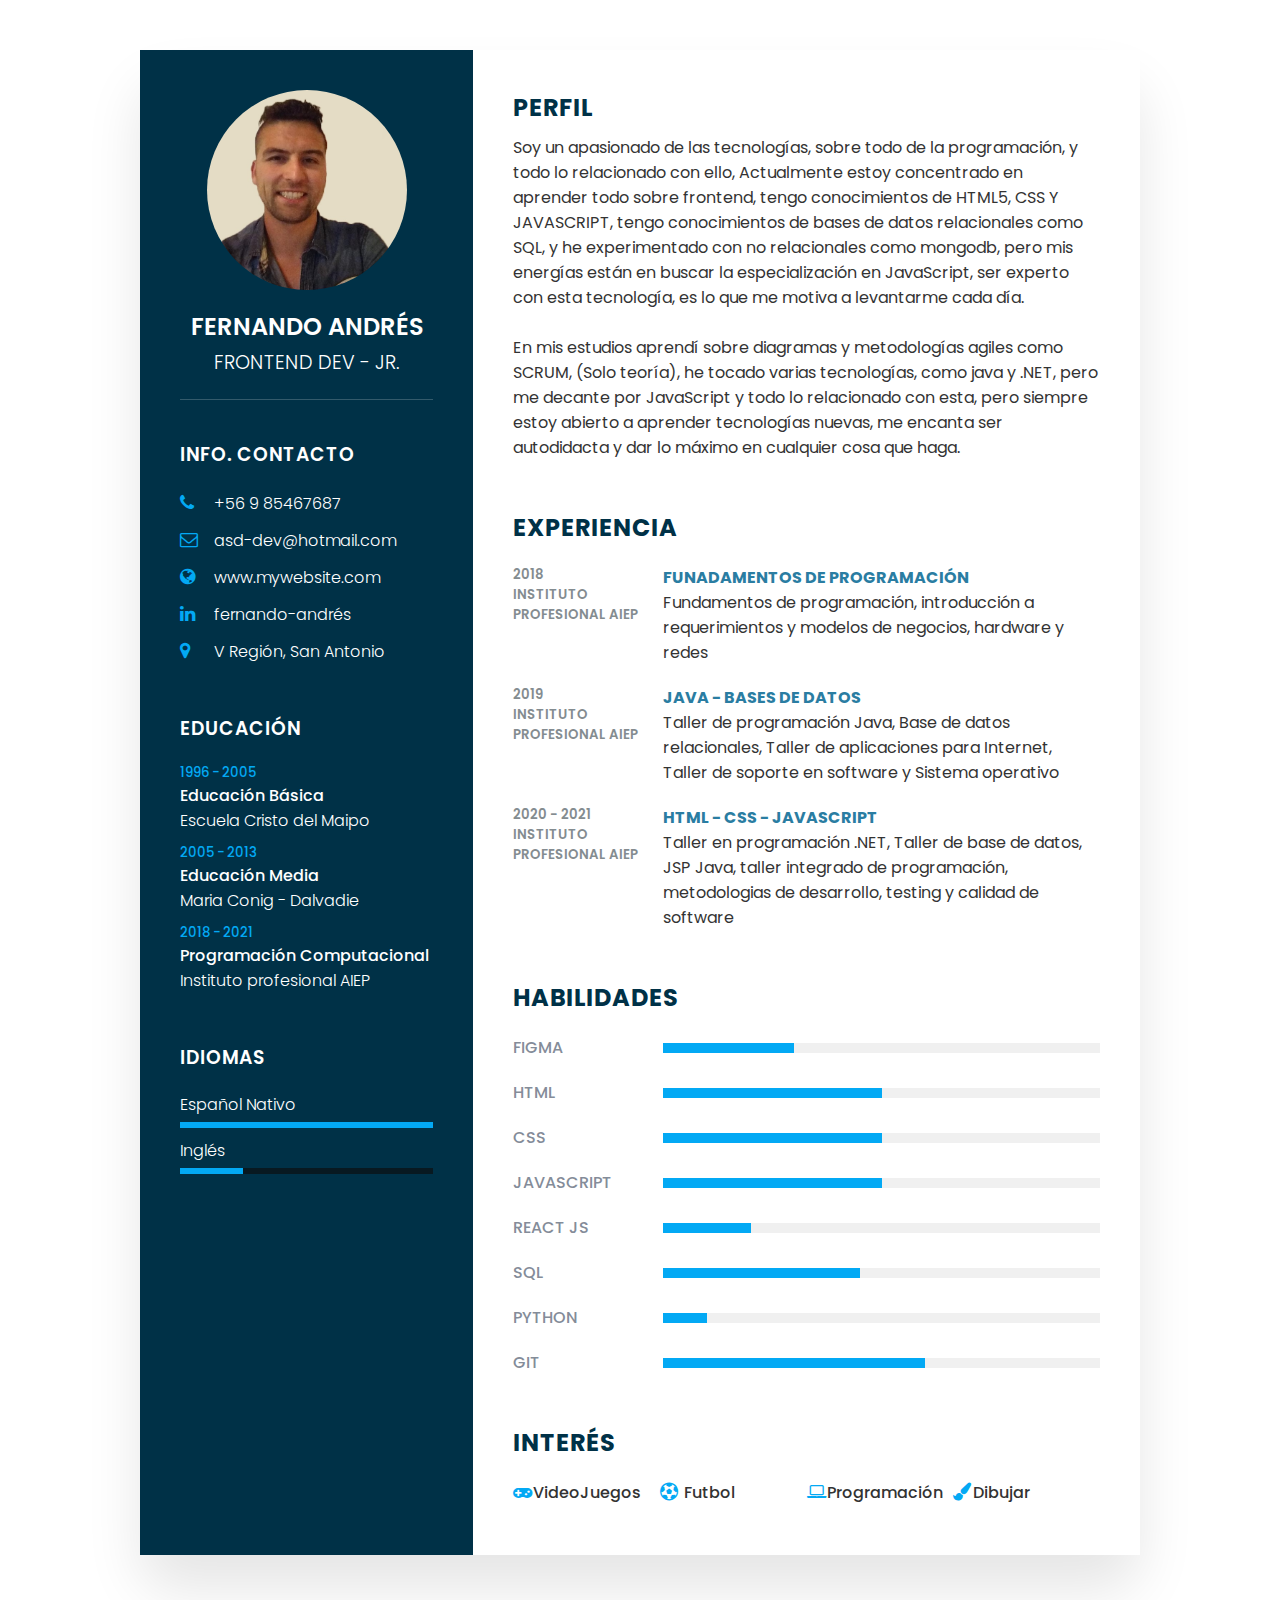
==== cv.html @ 4a13c549 "Iniciando mi portafolio" ====
<!DOCTYPE html>
<html lang="en">
<head>
  <meta charset="UTF-8">
  <meta http-equiv="X-UA-Compatible" content="IE=edge">
  <meta name="viewport" content="width=device-width, initial-scale=1.0">
  <title>José Miguel CV</title>
  <link rel="stylesheet" href="assets/css/styleCV.css">

  <link rel="stylesheet" href="https://cdnjs.cloudflare.com/ajax/libs/font-awesome/4.7.0/css/font-awesome.css" integrity="sha512-5A8nwdMOWrSz20fDsjczgUidUBR8liPYU+WymTZP1lmY9G6Oc7HlZv156XqnsgNUzTyMefFTcsFH/tnJE/+xBg==" crossorigin="anonymous" referrerpolicy="no-referrer" />
  <link rel="stylesheet" href="css/styleCV.css">
</head>
<body>
  <div class="container">
    <!-- Inicio del lado izquierdo-->
    <div class="left_Side"> 
      <div class="profileText">
        <div class="imgBx">
          <img src="assets/img/cvPhoto.jpg" alt="">
        </div>
        <h2>Fernando Andrés<br><span>Frontend dev - jr.</span></h2>
      </div>
      <div class="contactInfo">
          <h3 class="title">Info. contacto</h3>
          <ul>
            <li>
              <span class="icon"><i class="fa fa-phone" aria-hidden="true"></i></span>
              <span class="text">+56 9 85467687</span>
            </li>
            <li>
              <span class="icon"><i class="fa fa-envelope-o" aria-hidden="true"></i></span>
              <span class="text">asd-dev@hotmail.com</span>
            </li>
            <li>
              <span class="icon"><i class="fa fa-globe" aria-hidden="true"></i></span>
              <span class="text">www.mywebsite.com</span>
            </li>
            <li>
              <span class="icon"><i class="fa fa-linkedin" aria-hidden="true"></i></span>
              <span class="text">fernando-andrés</span>
            </li>
            <li>
              <span class="icon"><i class="fa fa-map-marker" aria-hidden="true"></i></span>
              <span class="text">V Región, San Antonio</span>
            </li>
          </ul>
      </div> <!-- Fin - Información de Contacto-->

      <!-- Sección de educación-->
      <div class="contactInfo education">
        <h3 class="title">Educación</h3>
        <ul>
          <li>
            <h5>1996 - 2005</h5>
            <h4>Educación Básica</h4>
            <h4>Escuela Cristo del Maipo</h4>
          </li>
          <li>
            <h5>2005 - 2013</h5>
            <h4>Educación Media</h4>
            <h4>Maria Conig - Dalvadie</h4>
          </li>
          <li>
            <h5>2018 - 2021</h5>
            <h4>Programación Computacional</h4>
            <h4>Instituto profesional AIEP</h4>
          </li>
        </ul>
    </div>

    <div class="contactInfo language">
      <h3 class="title">IDIOMAS</h3>
      <ul>
        <li>
          <span class="text">Español Nativo</span>
          <span class="percent">
            <div style="width: 100%;"></div>
          </span>
        </li>
        <li>
          <span class="text">Inglés</span>
          <span class="percent">
            <div style="width: 25%;"></div>

          </span>
        </li>
        
      </ul>
    </div>

    </div> <!-- Fin del lado izquierdo-->
    
    <!-- Inicio del lado derecho-->
  <div class="right_Side">
    <div class="about">
      <h2 class="title2">Perfil</h2>
      <p>Soy un apasionado de las tecnologías, sobre todo de la programación, y todo lo relacionado con ello, Actualmente estoy concentrado en aprender todo sobre frontend, tengo conocimientos de HTML5, CSS Y JAVASCRIPT, tengo conocimientos de bases de datos relacionales como SQL, y he experimentado con no relacionales como mongodb, pero mis energías están en buscar la especialización en JavaScript, ser experto con esta tecnología, es lo que me motiva a levantarme cada día.<br><br>En mis estudios aprendí sobre diagramas y metodologías agiles como SCRUM, (Solo teoría), he tocado varias tecnologías, como java y .NET, pero me decante por JavaScript y todo lo relacionado con esta, pero siempre estoy abierto a aprender tecnologías nuevas, me encanta ser autodidacta y dar lo máximo en cualquier cosa que haga.</p>
    </div>
    <div class="about">
      <h2 class="title2">Experiencia</h2>
      <div class="box">
        <div class="year_company">
          <h5>2018</h5>
          <h5>Instituto Profesional AIEP</h5>
        </div>
        <div class="text">
          <h4>Funadamentos de programación</h4>
          <p>Fundamentos de programación, introducción a requerimientos y modelos de negocios, hardware y redes</p>
        </div>
      </div>

      <div class="box">
        <div class="year_company">
          <h5>2019</h5>
          <h5>Instituto profesional aiep</h5>
        </div>
        <div class="text">
          <h4>Java - Bases de datos</h4>
          <p>Taller de programación Java, Base de datos relacionales, Taller de aplicaciones para Internet, Taller de soporte en software y Sistema operativo</p>
        </div>
      </div>
      <div class="box">
        <div class="year_company">
          <h5>2020 - 2021</h5>
          <h5>Instituto profesional aiep</h5>
        </div>
        <div class="text">
          <h4>HTML - CSS - JAVASCRIPT</h4>
          <p>Taller en programación .NET, Taller de base de datos, JSP Java, taller integrado de programación, metodologias de desarrollo, testing y calidad de software</p>
        </div>
      </div>
    </div>
    <div class="about skills">
      <h2 class="title2">Habilidades </h2>
      <div class="box">
        <h4>Figma</h4>
        <div class="percent">
          <div style="width: 30%;"></div>
        </div>
      </div>
      <div class="box">
        <h4>HTML</h4>
        <div class="percent">
          <div style="width: 50%;"></div>
        </div>
      </div>
      <div class="box">
        <h4>CSS</h4>
        <div class="percent">
          <div style="width: 50%;"></div>

        </div>
      </div>
      <div class="box">
        <h4>Javascript</h4>
        <div class="percent">
          <div style="width: 50%;"></div>

        </div>
      </div>
      <div class="box">
        <h4>React js</h4>
        <div class="percent">
          <div style="width: 20%;"></div>

        </div>
      </div>
      <div class="box">
        <h4>SQL</h4>
        <div class="percent">
          <div style="width: 45%;"></div>

        </div>
      </div>
      <div class="box">
        <h4>PYTHON</h4>
        <div class="percent">
          <div style="width: 10%;"></div>

        </div>
      </div>
      <div class="box">
        <h4>GIT</h4>
        <div class="percent">
          <div style="width: 60%;"></div>

        </div>
      </div>
    </div>
    <div class="about interest">
      <h2 class="title2">INTERÉS</h2>
      <ul>
        <li><i class="fa fa-gamepad" aria-hidden="true"></i>VideoJuegos</li>
        <li><i class="fa fa-futbol-o" aria-hidden="true"></i> Futbol</li>
        <li><i class="fa fa-laptop" aria-hidden="true"></i>Programación</li>
        <li><i class="fa fa-paint-brush" aria-hidden="true"></i>Dibujar</li>
      </ul>
    </div>

  </div> 

  </div> <!-- Fin del lado derecho-->
 
  
</body>
</html>
---- assets/css/styleCV.css ----
@import url('https://fonts.googleapis.com/css?family=Poppins:200,300,400,500,600,700,800,900&display=swap');

*

{
margin: 0; 
padding: 0; 
box-sizing: border-box;
font-family:'Poppins', sans-serif;
}
body
{
  background: rgb(255, 255, 255);
  display: flex;
  justify-content: center;
  align-items: center;
  min-height: 100vh;
}
/*Documento General*/
.container
{
  position: relative;
  width: 100%;
  max-width: 1000px;
  min-height: 1000px;
  background: #fff;
  margin: 50px;
  display: grid;
  grid-template-columns:1fr 2fr ;
  box-shadow: 0 35px 55px rgba(0, 0, 0, 0.1);
  border-radius: 30px;
  /* overflow: hidden; */
  
}

/*Parte izquierda del CV*/
.container .left_Side
{
  position: relative;
  background: #003147;
  padding: 40px;
}
.profileText
{
  position: relative;
  display: flex;
  flex-direction: column;
  align-items: center;
  padding-bottom: 20px;
  border-bottom: 1px solid rgba(255, 255, 255,0.2); 
}
.profileText .imgBx
{
  position: relative;
  width: 200px;
  height: 200px;
  border-radius: 50%;
  overflow: hidden;
}
.profileText .imgBx img
{
  position: absolute;
  top: 0;
  left: 0;
  width: 100%;
  height: 100%;
  object-fit:cover;
}
.profileText h2
{
  color: #fff;
  font-size: 1.5em;
  margin-top: 20px;
  text-transform: uppercase;
  text-align: center;
  font-weight: 600;
  line-height: 1.4em;
}
.profileText h2 span
{
  font-size: 0.8em;
  font-weight: 300;
}
.contactInfo
{
  padding-top: 40px;
}
.title
{
  color: #fff;
  text-transform: uppercase;
  font-weight: 600;
  letter-spacing: 1px;
  margin-bottom: 20px;
}
.contactInfo ul
{
  position: relative;
}
.contactInfo ul li
{
  position: relative;
  list-style: none;
  margin: 10px 0;
  cursor: pointer;
}
.contactInfo ul li .icon
{
  display: inline-block;
  width: 30px;
  font-size: 18px;
  color: #03a9f4;
}
.contactInfo ul li span
{
  color: #fff;
  font-weight: 300;
}
.contactInfo .education li
{
  margin-bottom: 15px;
}
.contactInfo.education h5  /*Se Juntan las clases 👀*/
{
  color: #03a9f4;
  font-weight: 500;
}
.contactInfo.education h4:nth-child(2)
{
  color: #fff;
  font-weight: 500;
}
.contactInfo.education h4
{
  color: #fff;
  font-weight: 300;
}
.contactInfo.language .percent
{
  position: relative;
  width: 100%;
  height: 6px;
  background: #081921;
  display: block;
  margin-top: 5px;
}
.contactInfo.language .percent div
{
  position: absolute;
  top: 0;
  left: 0;
  height: 100%;
  background: #03a9f4;
}




/*Parte Derecha del CV*/
.container .right_Side
{
  position: relative;
  background: #ffffff;
  padding: 40px;
}
.about
{
  margin-bottom:50px;
}
.about:last-child
{
  margin-bottom:0px;
}
.title2
{
  color: #003147;
  text-transform: uppercase;
  letter-spacing: 1px;
  margin-bottom: 10px;
}
p
{
  color: #333;
  /* text-align: justify; */
}
.about .box
{
  display: flex;
  flex-direction: row;
  margin: 20px 0;
}
.about .box .year_company 
{
  min-width: 150px;
}
.about .box .year_company h5
{
  text-transform: uppercase;
  color: #848c90;
  font-weight: 600;
}
.about .box .text h4
{
  text-transform: uppercase;
  color: #2a7da2;
  font-size: 16px;
}
.skills .box
{
  position: relative;
  width: 100%;
  display: grid;
  grid-template-columns: 150px 1fr;
  justify-content: center;
  align-items: center;
}
.skills .box h4
{
  text-transform: uppercase;
  color: #848c99;
  font-weight: 500;
}
.skills .box .percent
{
  position: relative;
  width: 100%;
  height: 10px;
  background:#f0f0f0;
}
.skills .box .percent div
{
  position: absolute;
  top: 0;
  left: 0;
  height: 100%;
  background: #03a9f4;
}
.interest ul
{
  display: grid;
  grid-template-columns: repeat(4,1fr);
}
.interest ul li
{
  list-style: none;
  color: #333;
  font-weight: 500;
  margin:10px 0;
}
.interest ul li .fa
{
  color: #03a9f4;
  font-size: 18px;
  width: 20px;
}

@media (max-width: 1000px)
{
  .container
  {
    margin: 10px;
    grid-template-columns: repeat(1,1fr);
  }
  .interest ul
  {
    grid-template-columns: repeat(2,1fr);

  }
}


@media (max-width: 1000px)
{
  .about .box
  {
    flex-direction: column;
  }
  .about .box .year_company
  {
    margin-bottom: 5px;
  }
  .interest ul
  {
    grid-template-columns: repeat(1,1fr);
  }
  .skills .box
  {
    grid-template-columns: repeat(1,1fr);
  }
}
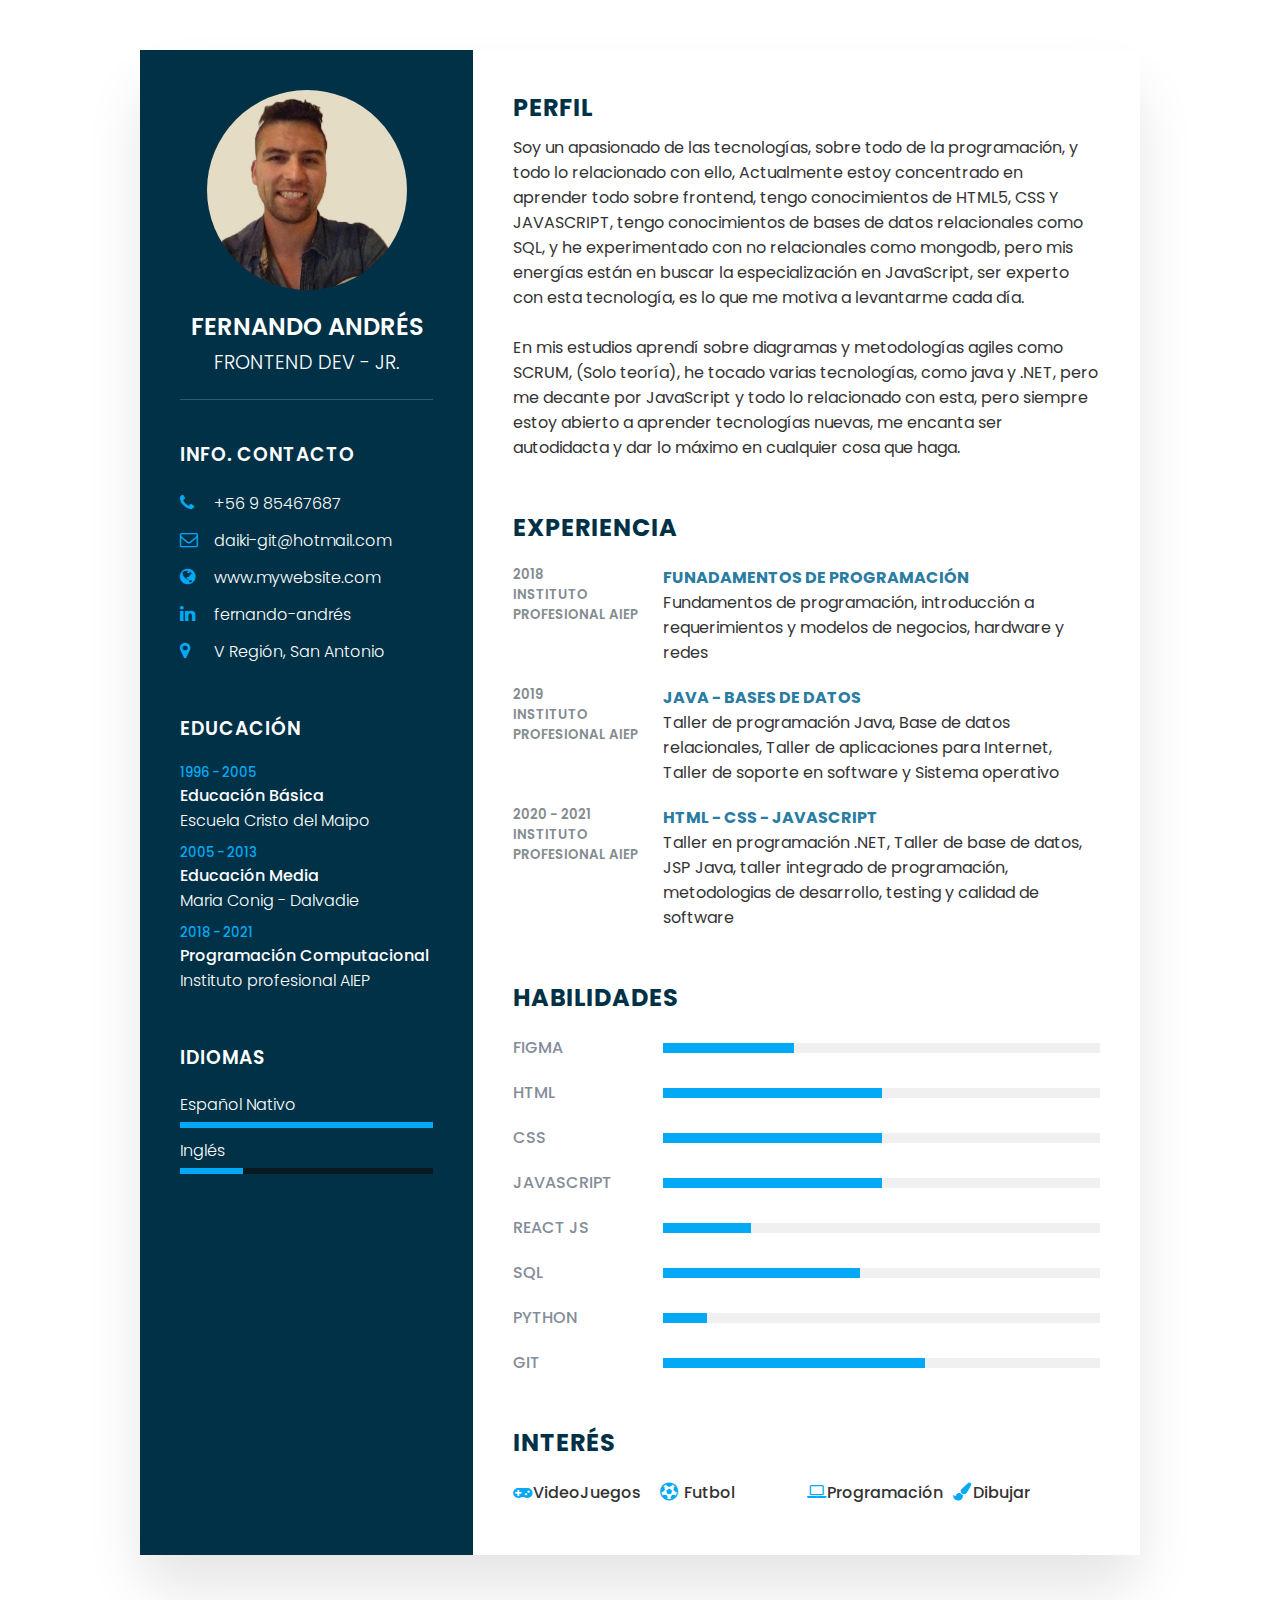
==== commit 75b717fa: "portafolio v1" ====
--- a/cv.html
+++ b/cv.html
@@ -4,7 +4,9 @@
   <meta charset="UTF-8">
   <meta http-equiv="X-UA-Compatible" content="IE=edge">
   <meta name="viewport" content="width=device-width, initial-scale=1.0">
-  <title>José Miguel CV</title>
+  <title>Fernando Andrés CV</title>
+  <link rel="icon" type="icon" href="assets/img/cv_102350.svg" />
+
   <link rel="stylesheet" href="assets/css/styleCV.css">
 
   <link rel="stylesheet" href="https://cdnjs.cloudflare.com/ajax/libs/font-awesome/4.7.0/css/font-awesome.css" integrity="sha512-5A8nwdMOWrSz20fDsjczgUidUBR8liPYU+WymTZP1lmY9G6Oc7HlZv156XqnsgNUzTyMefFTcsFH/tnJE/+xBg==" crossorigin="anonymous" referrerpolicy="no-referrer" />
@@ -29,7 +31,7 @@
             </li>
             <li>
               <span class="icon"><i class="fa fa-envelope-o" aria-hidden="true"></i></span>
-              <span class="text">asd-dev@hotmail.com</span>
+              <span class="text">daiki-git@hotmail.com</span>
             </li>
             <li>
               <span class="icon"><i class="fa fa-globe" aria-hidden="true"></i></span>
